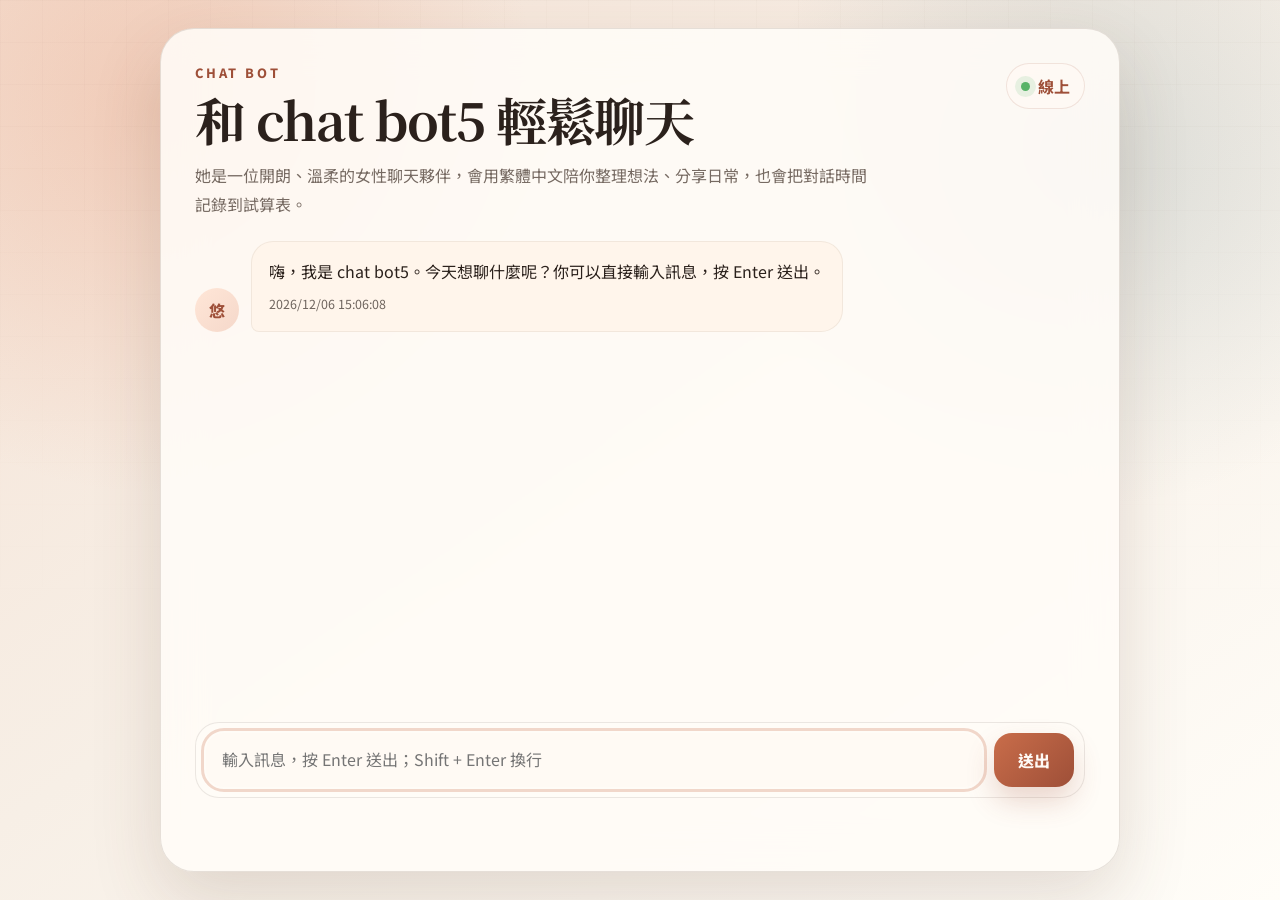
==== chat-bot.html @ 13ba73f1 "Add chat bot web page" ====
<!DOCTYPE html>
<html lang="zh-Hant">
<head>
  <meta charset="UTF-8">
  <meta name="viewport" content="width=device-width, initial-scale=1.0">
  <title>chat bot</title>
  <link rel="preconnect" href="https://fonts.googleapis.com">
  <link rel="preconnect" href="https://fonts.gstatic.com" crossorigin>
  <link href="https://fonts.googleapis.com/css2?family=Noto+Sans+TC:wght@400;500;700;800&family=Noto+Serif+TC:wght@600;700&display=swap" rel="stylesheet">
  <style>
    :root {
      color-scheme: light;
      --bg: #f7efe6;
      --ink: #2b211c;
      --muted: #766a62;
      --line: rgba(79, 61, 48, 0.14);
      --paper: rgba(255, 252, 247, 0.88);
      --paper-solid: #fffaf4;
      --accent: #c96d4a;
      --accent-deep: #9e4f38;
      --rose: #f5d8ca;
      --bot: #fff5eb;
      --user: #304d59;
      --user-text: #fffaf6;
      --shadow: 0 28px 70px rgba(91, 62, 42, 0.16);
    }

    * {
      box-sizing: border-box;
    }

    html {
      min-height: 100%;
    }

    body {
      margin: 0;
      min-height: 100vh;
      font-family: "Noto Sans TC", sans-serif;
      color: var(--ink);
      background:
        radial-gradient(circle at 12% 12%, rgba(231, 153, 119, 0.34), transparent 28%),
        radial-gradient(circle at 86% 18%, rgba(85, 124, 134, 0.18), transparent 26%),
        linear-gradient(145deg, #f5e2d5 0%, var(--bg) 46%, #fffdf8 100%);
    }

    body::before {
      content: "";
      position: fixed;
      inset: 0;
      pointer-events: none;
      background-image:
        linear-gradient(rgba(114, 88, 69, 0.045) 1px, transparent 1px),
        linear-gradient(90deg, rgba(114, 88, 69, 0.04) 1px, transparent 1px);
      background-size: 42px 42px;
      mask-image: linear-gradient(to bottom, rgba(0, 0, 0, 0.52), transparent 72%);
    }

    .page-shell {
      min-height: 100vh;
      display: grid;
      place-items: center;
      padding: 28px;
    }

    .chat-card {
      width: min(100%, 960px);
      height: min(860px, calc(100vh - 56px));
      min-height: 620px;
      display: grid;
      grid-template-rows: auto 1fr auto auto;
      gap: 18px;
      padding: clamp(20px, 3vw, 34px);
      border: 1px solid var(--line);
      border-radius: 34px;
      background: var(--paper);
      box-shadow: var(--shadow);
      backdrop-filter: blur(22px);
    }

    .chat-header {
      display: flex;
      align-items: flex-start;
      justify-content: space-between;
      gap: 20px;
    }

    .eyebrow,
    .chat-header h1,
    .intro,
    .status {
      margin: 0;
    }

    .eyebrow {
      color: var(--accent-deep);
      font-size: 0.8rem;
      font-weight: 800;
      letter-spacing: 0.22em;
      text-transform: uppercase;
    }

    .chat-header h1 {
      margin-top: 8px;
      font-family: "Noto Serif TC", serif;
      font-size: clamp(1.8rem, 4vw, 3.35rem);
      line-height: 1.16;
      letter-spacing: -0.03em;
    }

    .intro {
      max-width: 42rem;
      margin-top: 12px;
      color: var(--muted);
      line-height: 1.8;
    }

    .bot-badge {
      flex: 0 0 auto;
      display: inline-flex;
      align-items: center;
      gap: 8px;
      padding: 10px 14px;
      border: 1px solid rgba(158, 79, 56, 0.14);
      border-radius: 999px;
      background: rgba(255, 250, 244, 0.74);
      color: var(--accent-deep);
      font-weight: 700;
    }

    .status-dot {
      width: 9px;
      height: 9px;
      border-radius: 50%;
      background: #58b368;
      box-shadow: 0 0 0 6px rgba(88, 179, 104, 0.14);
    }

    .chat-window {
      min-height: 0;
      overflow-y: auto;
      display: flex;
      flex-direction: column;
      gap: 14px;
      padding: 4px 8px 4px 0;
      scroll-behavior: smooth;
    }

    .message {
      display: flex;
      align-items: flex-end;
      gap: 12px;
      animation: rise-in 220ms ease-out;
    }

    .message.user {
      justify-content: flex-end;
    }

    .message.user .avatar {
      order: 2;
      background: rgba(48, 77, 89, 0.12);
      color: var(--user);
    }

    .message.user .bubble {
      order: 1;
      color: var(--user-text);
      background: linear-gradient(135deg, #304d59, #203946);
      border-bottom-right-radius: 8px;
    }

    .avatar {
      flex: 0 0 44px;
      width: 44px;
      height: 44px;
      display: grid;
      place-items: center;
      border-radius: 50%;
      color: var(--accent-deep);
      background: linear-gradient(135deg, #ffe6d7, var(--rose));
      font-weight: 800;
    }

    .bubble {
      max-width: min(78%, 650px);
      padding: 15px 17px;
      border: 1px solid rgba(93, 67, 48, 0.08);
      border-radius: 22px 22px 22px 8px;
      background: var(--bot);
      line-height: 1.78;
    }

    .bubble p {
      margin: 0;
      white-space: pre-wrap;
      word-break: break-word;
    }

    .bubble time {
      display: block;
      margin-top: 8px;
      font-size: 0.78rem;
      opacity: 0.68;
    }

    .composer {
      display: grid;
      grid-template-columns: 1fr auto;
      gap: 12px;
      align-items: end;
      padding: 10px;
      border: 1px solid rgba(79, 61, 48, 0.11);
      border-radius: 24px;
      background: rgba(255, 252, 247, 0.72);
    }

    .composer textarea {
      width: 100%;
      min-height: 54px;
      max-height: 176px;
      resize: none;
      border: 0;
      border-radius: 18px;
      padding: 14px 16px;
      color: var(--ink);
      background: var(--paper-solid);
      font: inherit;
      line-height: 1.6;
    }

    .composer textarea:focus,
    .composer button:focus {
      outline: 3px solid rgba(201, 109, 74, 0.26);
      outline-offset: 2px;
    }

    .composer button {
      height: 54px;
      border: 0;
      border-radius: 18px;
      padding: 0 24px;
      color: #fffaf6;
      background: linear-gradient(135deg, var(--accent), var(--accent-deep));
      box-shadow: 0 14px 28px rgba(158, 79, 56, 0.22);
      cursor: pointer;
      font: inherit;
      font-weight: 800;
      transition: transform 160ms ease, opacity 160ms ease, box-shadow 160ms ease;
    }

    .composer button:hover {
      transform: translateY(-1px);
      box-shadow: 0 18px 34px rgba(158, 79, 56, 0.26);
    }

    .composer button:disabled {
      cursor: wait;
      opacity: 0.68;
      transform: none;
    }

    .status {
      min-height: 1.4em;
      color: var(--muted);
      font-size: 0.92rem;
    }

    .sr-only {
      position: absolute;
      width: 1px;
      height: 1px;
      padding: 0;
      margin: -1px;
      overflow: hidden;
      clip: rect(0, 0, 0, 0);
      white-space: nowrap;
      border: 0;
    }

    @keyframes rise-in {
      from {
        opacity: 0;
        transform: translateY(10px);
      }

      to {
        opacity: 1;
        transform: translateY(0);
      }
    }

    @media (max-width: 720px) {
      .page-shell {
        padding: 12px;
      }

      .chat-card {
        min-height: calc(100vh - 24px);
        height: calc(100vh - 24px);
        border-radius: 24px;
      }

      .chat-header {
        display: block;
      }

      .bot-badge {
        margin-top: 16px;
      }

      .bubble {
        max-width: 100%;
      }

      .composer {
        grid-template-columns: 1fr;
      }

      .composer button {
        width: 100%;
      }
    }
  </style>
</head>
<body>
  <main class="page-shell">
    <section class="chat-card" aria-label="chat bot 對話頁面">
      <header class="chat-header">
        <div>
          <p class="eyebrow">chat bot</p>
          <h1>和 chat bot5 輕鬆聊天</h1>
          <p class="intro">她是一位開朗、溫柔的女性聊天夥伴，會用繁體中文陪你整理想法、分享日常，也會把對話時間記錄到試算表。</p>
        </div>
        <div class="bot-badge" aria-label="chat bot5 線上">
          <span class="status-dot"></span>
          線上
        </div>
      </header>

      <section id="chatWindow" class="chat-window" aria-live="polite" aria-label="聊天紀錄">
        <article class="message bot">
          <div class="avatar" aria-hidden="true">悠</div>
          <div class="bubble">
            <p>嗨，我是 chat bot5。今天想聊什麼呢？你可以直接輸入訊息，按 Enter 送出。</p>
            <time id="welcomeTime"></time>
          </div>
        </article>
      </section>

      <form id="chatForm" class="composer">
        <label class="sr-only" for="messageInput">輸入訊息</label>
        <textarea
          id="messageInput"
          name="message"
          rows="1"
          maxlength="2000"
          placeholder="輸入訊息，按 Enter 送出；Shift + Enter 換行"
          required
        ></textarea>
        <button id="sendButton" type="submit">送出</button>
      </form>

      <p id="statusText" class="status" role="status"></p>
    </section>
  </main>

  <script>
    const GAS_ENDPOINT = "https://script.google.com/macros/s/AKfycbxPOOPaG72o-wU0DfsmyZ9RfxXmxSB6AkgEuAzk1noqKnqnBx-pFqmDbArxo6q7-xwJSQ/exec";
    const BOT_NAME = "chat bot5";
    const USER_NAME = "使用者";
    const MAX_HISTORY_ITEMS = 12;

    const conversationHistory = [];

    const chatWindow = document.querySelector("#chatWindow");
    const chatForm = document.querySelector("#chatForm");
    const messageInput = document.querySelector("#messageInput");
    const sendButton = document.querySelector("#sendButton");
    const statusText = document.querySelector("#statusText");
    const welcomeTime = document.querySelector("#welcomeTime");

    welcomeTime.textContent = formatTimestamp(new Date());
    messageInput.focus();

    chatForm.addEventListener("submit", async (event) => {
      event.preventDefault();

      const message = messageInput.value.trim();
      if (!message) {
        return;
      }

      const requestHistory = conversationHistory.slice(-MAX_HISTORY_ITEMS);
      appendMessage("user", "你", message);
      conversationHistory.push({ role: "user", text: message });
      messageInput.value = "";
      autoResize();
      setBusy(true, "chat bot5 正在溫柔思考中...");

      try {
        const timestamp = formatTimestamp(new Date());
        const response = await fetch(GAS_ENDPOINT, {
          method: "POST",
          headers: {
            "Content-Type": "text/plain;charset=utf-8",
          },
          body: JSON.stringify({
            message,
            botName: BOT_NAME,
            userName: USER_NAME,
            history: requestHistory,
            sentAt: timestamp,
          }),
        });

        if (!response.ok) {
          throw new Error(`HTTP ${response.status}`);
        }

        const data = await response.json();
        if (!data.ok) {
          throw new Error(data.error || "後端回覆格式不正確");
        }

        appendMessage("bot", "悠", data.reply, data.timestamp);
        conversationHistory.push({ role: "assistant", text: data.reply });
        setBusy(false, "已記錄這次對話。");
      } catch (error) {
        appendMessage("bot", "悠", "抱歉，剛剛連線時出了一點小狀況。請稍後再試一次。");
        setBusy(false, `錯誤：${error.message}`);
      }
    });

    messageInput.addEventListener("input", autoResize);
    messageInput.addEventListener("keydown", (event) => {
      if (event.key === "Enter" && !event.shiftKey) {
        event.preventDefault();
        chatForm.requestSubmit();
      }
    });

    function appendMessage(role, avatar, text, timestamp = formatTimestamp(new Date())) {
      const message = document.createElement("article");
      message.className = `message ${role}`;

      const avatarNode = document.createElement("div");
      avatarNode.className = "avatar";
      avatarNode.setAttribute("aria-hidden", "true");
      avatarNode.textContent = avatar;

      const bubble = document.createElement("div");
      bubble.className = "bubble";

      const paragraph = document.createElement("p");
      paragraph.textContent = text;

      const time = document.createElement("time");
      time.textContent = timestamp;

      bubble.append(paragraph, time);
      message.append(avatarNode, bubble);
      chatWindow.appendChild(message);
      chatWindow.scrollTop = chatWindow.scrollHeight;
    }

    function autoResize() {
      messageInput.style.height = "auto";
      messageInput.style.height = `${Math.min(messageInput.scrollHeight, 176)}px`;
    }

    function setBusy(isBusy, text) {
      sendButton.disabled = isBusy;
      messageInput.disabled = isBusy;
      statusText.textContent = text;

      if (!isBusy) {
        messageInput.focus();
      }
    }

    function formatTimestamp(date) {
      const parts = new Intl.DateTimeFormat("zh-TW", {
        timeZone: "Asia/Taipei",
        year: "numeric",
        month: "2-digit",
        day: "2-digit",
        hour: "2-digit",
        minute: "2-digit",
        second: "2-digit",
        hour12: false,
      }).formatToParts(date);

      const map = Object.fromEntries(parts.map((part) => [part.type, part.value]));
      return `${map.year}/${map.month}/${map.day} ${map.hour}:${map.minute}:${map.second}`;
    }
  </script>
</body>
</html>
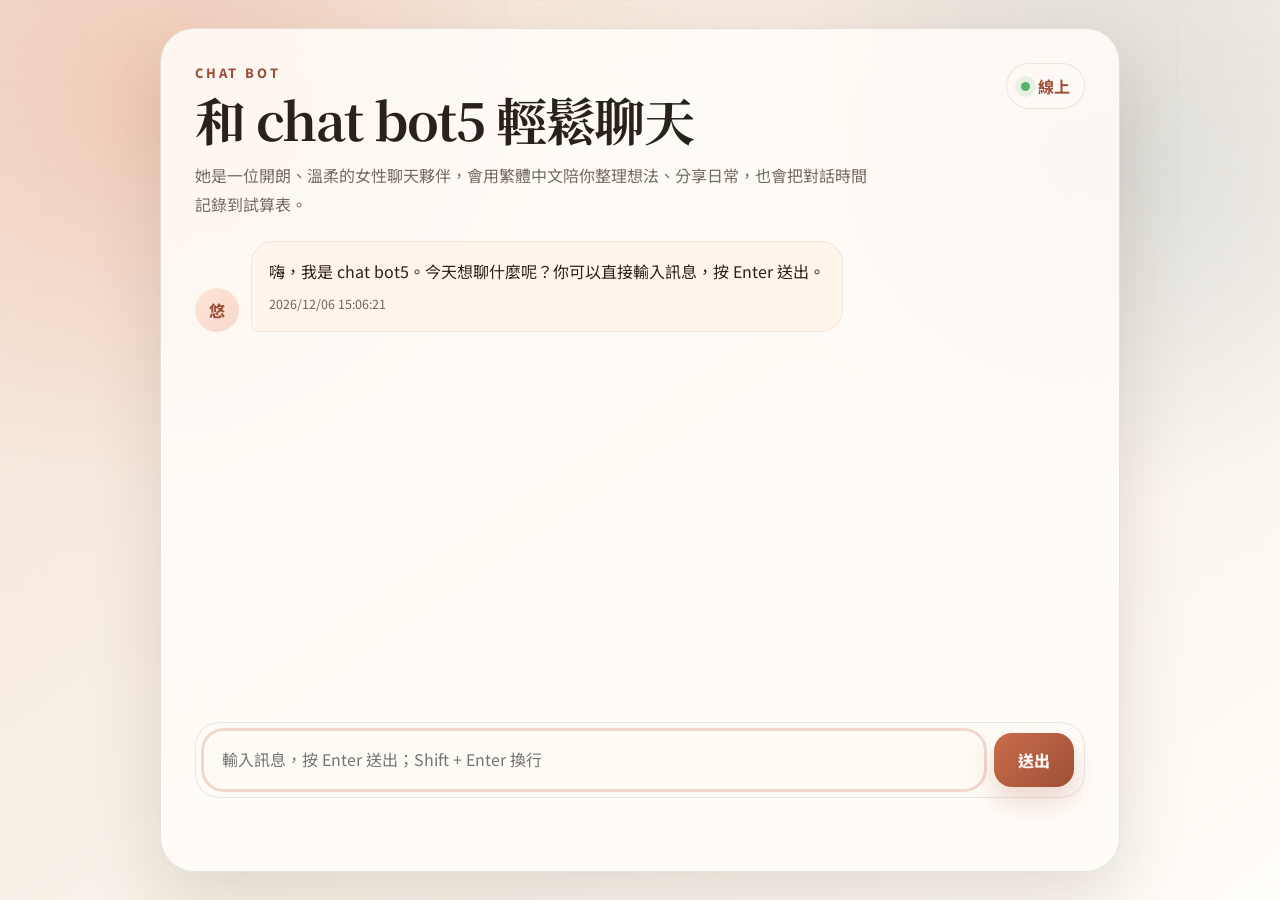
==== commit 3303e603: "Fix GitHub Pages to GAS connection" ====
--- a/chat-bot.html
+++ b/chat-bot.html
@@ -24,15 +24,8 @@
       --user-text: #fffaf6;
       --shadow: 0 28px 70px rgba(91, 62, 42, 0.16);
     }
-
-    * {
-      box-sizing: border-box;
-    }
-
-    html {
-      min-height: 100%;
-    }
-
+    * { box-sizing: border-box; }
+    html { min-height: 100%; }
     body {
       margin: 0;
       min-height: 100vh;
@@ -43,7 +36,6 @@
         radial-gradient(circle at 86% 18%, rgba(85, 124, 134, 0.18), transparent 26%),
         linear-gradient(145deg, #f5e2d5 0%, var(--bg) 46%, #fffdf8 100%);
     }
-
     body::before {
       content: "";
       position: fixed;
@@ -55,14 +47,12 @@
       background-size: 42px 42px;
       mask-image: linear-gradient(to bottom, rgba(0, 0, 0, 0.52), transparent 72%);
     }
-
     .page-shell {
       min-height: 100vh;
       display: grid;
       place-items: center;
       padding: 28px;
     }
-
     .chat-card {
       width: min(100%, 960px);
       height: min(860px, calc(100vh - 56px));
@@ -77,21 +67,8 @@
       box-shadow: var(--shadow);
       backdrop-filter: blur(22px);
     }
-
-    .chat-header {
-      display: flex;
-      align-items: flex-start;
-      justify-content: space-between;
-      gap: 20px;
-    }
-
-    .eyebrow,
-    .chat-header h1,
-    .intro,
-    .status {
-      margin: 0;
-    }
-
+    .chat-header { display: flex; align-items: flex-start; justify-content: space-between; gap: 20px; }
+    .eyebrow, .chat-header h1, .intro, .status { margin: 0; }
     .eyebrow {
       color: var(--accent-deep);
       font-size: 0.8rem;
@@ -99,7 +76,6 @@
       letter-spacing: 0.22em;
       text-transform: uppercase;
     }
-
     .chat-header h1 {
       margin-top: 8px;
       font-family: "Noto Serif TC", serif;
@@ -107,14 +83,7 @@
       line-height: 1.16;
       letter-spacing: -0.03em;
     }
-
-    .intro {
-      max-width: 42rem;
-      margin-top: 12px;
-      color: var(--muted);
-      line-height: 1.8;
-    }
-
+    .intro { max-width: 42rem; margin-top: 12px; color: var(--muted); line-height: 1.8; }
     .bot-badge {
       flex: 0 0 auto;
       display: inline-flex;
@@ -127,15 +96,11 @@
       color: var(--accent-deep);
       font-weight: 700;
     }
-
     .status-dot {
-      width: 9px;
-      height: 9px;
-      border-radius: 50%;
+      width: 9px; height: 9px; border-radius: 50%;
       background: #58b368;
       box-shadow: 0 0 0 6px rgba(88, 179, 104, 0.14);
     }
-
     .chat-window {
       min-height: 0;
       overflow-y: auto;
@@ -145,31 +110,15 @@
       padding: 4px 8px 4px 0;
       scroll-behavior: smooth;
     }
-
-    .message {
-      display: flex;
-      align-items: flex-end;
-      gap: 12px;
-      animation: rise-in 220ms ease-out;
-    }
-
-    .message.user {
-      justify-content: flex-end;
-    }
-
-    .message.user .avatar {
-      order: 2;
-      background: rgba(48, 77, 89, 0.12);
-      color: var(--user);
-    }
-
+    .message { display: flex; align-items: flex-end; gap: 12px; animation: rise-in 220ms ease-out; }
+    .message.user { justify-content: flex-end; }
+    .message.user .avatar { order: 2; background: rgba(48, 77, 89, 0.12); color: var(--user); }
     .message.user .bubble {
       order: 1;
       color: var(--user-text);
       background: linear-gradient(135deg, #304d59, #203946);
       border-bottom-right-radius: 8px;
     }
-
     .avatar {
       flex: 0 0 44px;
       width: 44px;
@@ -181,7 +130,6 @@
       background: linear-gradient(135deg, #ffe6d7, var(--rose));
       font-weight: 800;
     }
-
     .bubble {
       max-width: min(78%, 650px);
       padding: 15px 17px;
@@ -190,20 +138,8 @@
       background: var(--bot);
       line-height: 1.78;
     }
-
-    .bubble p {
-      margin: 0;
-      white-space: pre-wrap;
-      word-break: break-word;
-    }
-
-    .bubble time {
-      display: block;
-      margin-top: 8px;
-      font-size: 0.78rem;
-      opacity: 0.68;
-    }
-
+    .bubble p { margin: 0; white-space: pre-wrap; word-break: break-word; }
+    .bubble time { display: block; margin-top: 8px; font-size: 0.78rem; opacity: 0.68; }
     .composer {
       display: grid;
       grid-template-columns: 1fr auto;
@@ -214,7 +150,6 @@
       border-radius: 24px;
       background: rgba(255, 252, 247, 0.72);
     }
-
     .composer textarea {
       width: 100%;
       min-height: 54px;
@@ -228,13 +163,10 @@
       font: inherit;
       line-height: 1.6;
     }
-
-    .composer textarea:focus,
-    .composer button:focus {
+    .composer textarea:focus, .composer button:focus {
       outline: 3px solid rgba(201, 109, 74, 0.26);
       outline-offset: 2px;
     }
-
     .composer button {
       height: 54px;
       border: 0;
@@ -248,24 +180,9 @@
       font-weight: 800;
       transition: transform 160ms ease, opacity 160ms ease, box-shadow 160ms ease;
     }
-
-    .composer button:hover {
-      transform: translateY(-1px);
-      box-shadow: 0 18px 34px rgba(158, 79, 56, 0.26);
-    }
-
-    .composer button:disabled {
-      cursor: wait;
-      opacity: 0.68;
-      transform: none;
-    }
-
-    .status {
-      min-height: 1.4em;
-      color: var(--muted);
-      font-size: 0.92rem;
-    }
-
+    .composer button:hover { transform: translateY(-1px); box-shadow: 0 18px 34px rgba(158, 79, 56, 0.26); }
+    .composer button:disabled { cursor: wait; opacity: 0.68; transform: none; }
+    .status { min-height: 1.4em; color: var(--muted); font-size: 0.92rem; }
     .sr-only {
       position: absolute;
       width: 1px;
@@ -277,49 +194,18 @@
       white-space: nowrap;
       border: 0;
     }
-
     @keyframes rise-in {
-      from {
-        opacity: 0;
-        transform: translateY(10px);
-      }
-
-      to {
-        opacity: 1;
-        transform: translateY(0);
-      }
-    }
-
+      from { opacity: 0; transform: translateY(10px); }
+      to { opacity: 1; transform: translateY(0); }
+    }
     @media (max-width: 720px) {
-      .page-shell {
-        padding: 12px;
-      }
-
-      .chat-card {
-        min-height: calc(100vh - 24px);
-        height: calc(100vh - 24px);
-        border-radius: 24px;
-      }
-
-      .chat-header {
-        display: block;
-      }
-
-      .bot-badge {
-        margin-top: 16px;
-      }
-
-      .bubble {
-        max-width: 100%;
-      }
-
-      .composer {
-        grid-template-columns: 1fr;
-      }
-
-      .composer button {
-        width: 100%;
-      }
+      .page-shell { padding: 12px; }
+      .chat-card { min-height: calc(100vh - 24px); height: calc(100vh - 24px); border-radius: 24px; }
+      .chat-header { display: block; }
+      .bot-badge { margin-top: 16px; }
+      .bubble { max-width: 100%; }
+      .composer { grid-template-columns: 1fr; }
+      .composer button { width: 100%; }
     }
   </style>
 </head>
@@ -337,7 +223,6 @@
           線上
         </div>
       </header>
-
       <section id="chatWindow" class="chat-window" aria-live="polite" aria-label="聊天紀錄">
         <article class="message bot">
           <div class="avatar" aria-hidden="true">悠</div>
@@ -347,7 +232,6 @@
           </div>
         </article>
       </section>
-
       <form id="chatForm" class="composer">
         <label class="sr-only" for="messageInput">輸入訊息</label>
         <textarea
@@ -360,19 +244,15 @@
         ></textarea>
         <button id="sendButton" type="submit">送出</button>
       </form>
-
       <p id="statusText" class="status" role="status"></p>
     </section>
   </main>
-
   <script>
     const GAS_ENDPOINT = "https://script.google.com/macros/s/AKfycbxPOOPaG72o-wU0DfsmyZ9RfxXmxSB6AkgEuAzk1noqKnqnBx-pFqmDbArxo6q7-xwJSQ/exec";
     const BOT_NAME = "chat bot5";
     const USER_NAME = "使用者";
     const MAX_HISTORY_ITEMS = 12;
-
     const conversationHistory = [];
-
     const chatWindow = document.querySelector("#chatWindow");
     const chatForm = document.querySelector("#chatForm");
     const messageInput = document.querySelector("#messageInput");
@@ -385,11 +265,8 @@
 
     chatForm.addEventListener("submit", async (event) => {
       event.preventDefault();
-
       const message = messageInput.value.trim();
-      if (!message) {
-        return;
-      }
+      if (!message) return;
 
       const requestHistory = conversationHistory.slice(-MAX_HISTORY_ITEMS);
       appendMessage("user", "你", message);
@@ -400,29 +277,14 @@
 
       try {
         const timestamp = formatTimestamp(new Date());
-        const response = await fetch(GAS_ENDPOINT, {
-          method: "POST",
-          headers: {
-            "Content-Type": "text/plain;charset=utf-8",
-          },
-          body: JSON.stringify({
-            message,
-            botName: BOT_NAME,
-            userName: USER_NAME,
-            history: requestHistory,
-            sentAt: timestamp,
-          }),
+        const data = await sendJsonpRequest({
+          message,
+          botName: BOT_NAME,
+          userName: USER_NAME,
+          history: requestHistory,
+          sentAt: timestamp,
         });
-
-        if (!response.ok) {
-          throw new Error(`HTTP ${response.status}`);
-        }
-
-        const data = await response.json();
-        if (!data.ok) {
-          throw new Error(data.error || "後端回覆格式不正確");
-        }
-
+        if (!data.ok) throw new Error(data.error || "後端回覆格式不正確");
         appendMessage("bot", "悠", data.reply, data.timestamp);
         conversationHistory.push({ role: "assistant", text: data.reply });
         setBusy(false, "已記錄這次對話。");
@@ -443,21 +305,16 @@
     function appendMessage(role, avatar, text, timestamp = formatTimestamp(new Date())) {
       const message = document.createElement("article");
       message.className = `message ${role}`;
-
       const avatarNode = document.createElement("div");
       avatarNode.className = "avatar";
       avatarNode.setAttribute("aria-hidden", "true");
       avatarNode.textContent = avatar;
-
       const bubble = document.createElement("div");
       bubble.className = "bubble";
-
       const paragraph = document.createElement("p");
       paragraph.textContent = text;
-
       const time = document.createElement("time");
       time.textContent = timestamp;
-
       bubble.append(paragraph, time);
       message.append(avatarNode, bubble);
       chatWindow.appendChild(message);
@@ -473,10 +330,7 @@
       sendButton.disabled = isBusy;
       messageInput.disabled = isBusy;
       statusText.textContent = text;
-
-      if (!isBusy) {
-        messageInput.focus();
-      }
+      if (!isBusy) messageInput.focus();
     }
 
     function formatTimestamp(date) {
@@ -490,9 +344,41 @@
         second: "2-digit",
         hour12: false,
       }).formatToParts(date);
-
       const map = Object.fromEntries(parts.map((part) => [part.type, part.value]));
       return `${map.year}/${map.month}/${map.day} ${map.hour}:${map.minute}:${map.second}`;
+    }
+
+    function sendJsonpRequest(payload) {
+      return new Promise((resolve, reject) => {
+        const callbackName = `jsonp_${Date.now()}_${Math.random().toString(36).slice(2)}`;
+        const script = document.createElement("script");
+        const timeout = window.setTimeout(() => {
+          cleanup();
+          reject(new Error("連線逾時，請稍後再試。"));
+        }, 20000);
+
+        function cleanup() {
+          clearTimeout(timeout);
+          delete window[callbackName];
+          script.remove();
+        }
+
+        window[callbackName] = (response) => {
+          cleanup();
+          resolve(response);
+        };
+
+        script.onerror = () => {
+          cleanup();
+          reject(new Error("無法連線到後端服務。"));
+        };
+
+        const url = new URL(GAS_ENDPOINT);
+        url.searchParams.set("callback", callbackName);
+        url.searchParams.set("payload", encodeURIComponent(JSON.stringify(payload)));
+        script.src = url.toString();
+        document.head.appendChild(script);
+      });
     }
   </script>
 </body>
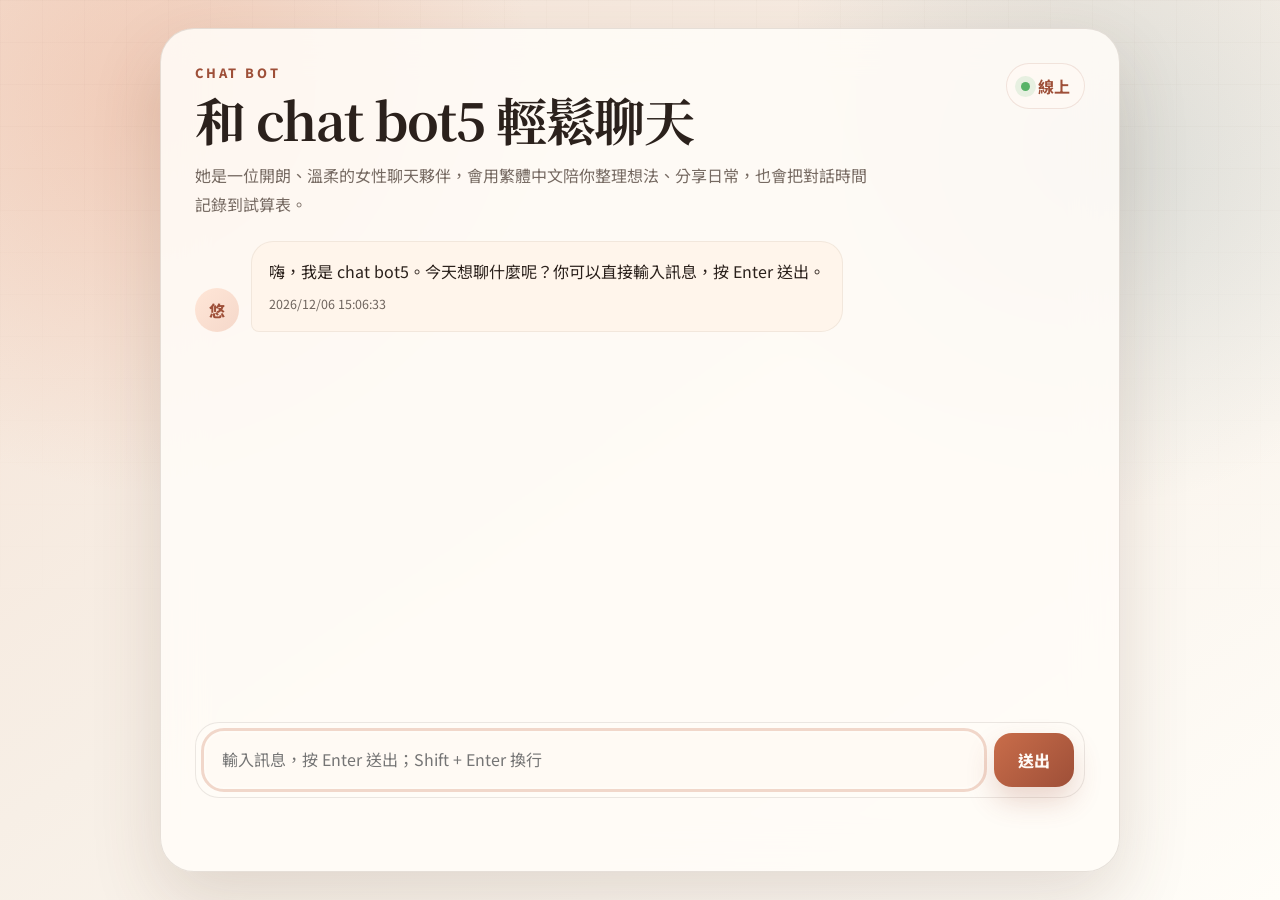
==== commit 45d14ff6: "Update GAS endpoint" ====
--- a/chat-bot.html
+++ b/chat-bot.html
@@ -248,7 +248,7 @@
     </section>
   </main>
   <script>
-    const GAS_ENDPOINT = "https://script.google.com/macros/s/AKfycbxPOOPaG72o-wU0DfsmyZ9RfxXmxSB6AkgEuAzk1noqKnqnBx-pFqmDbArxo6q7-xwJSQ/exec";
+    const GAS_ENDPOINT = "https://script.google.com/macros/s/AKfycbyCBGuREZ_Uf8W_ZQk-UEJn5G4hgKFTDFJhL8ZnHP4VfIv2t8JuQhxo4HJ03i0sY9pM9g/exec";
     const BOT_NAME = "chat bot5";
     const USER_NAME = "使用者";
     const MAX_HISTORY_ITEMS = 12;
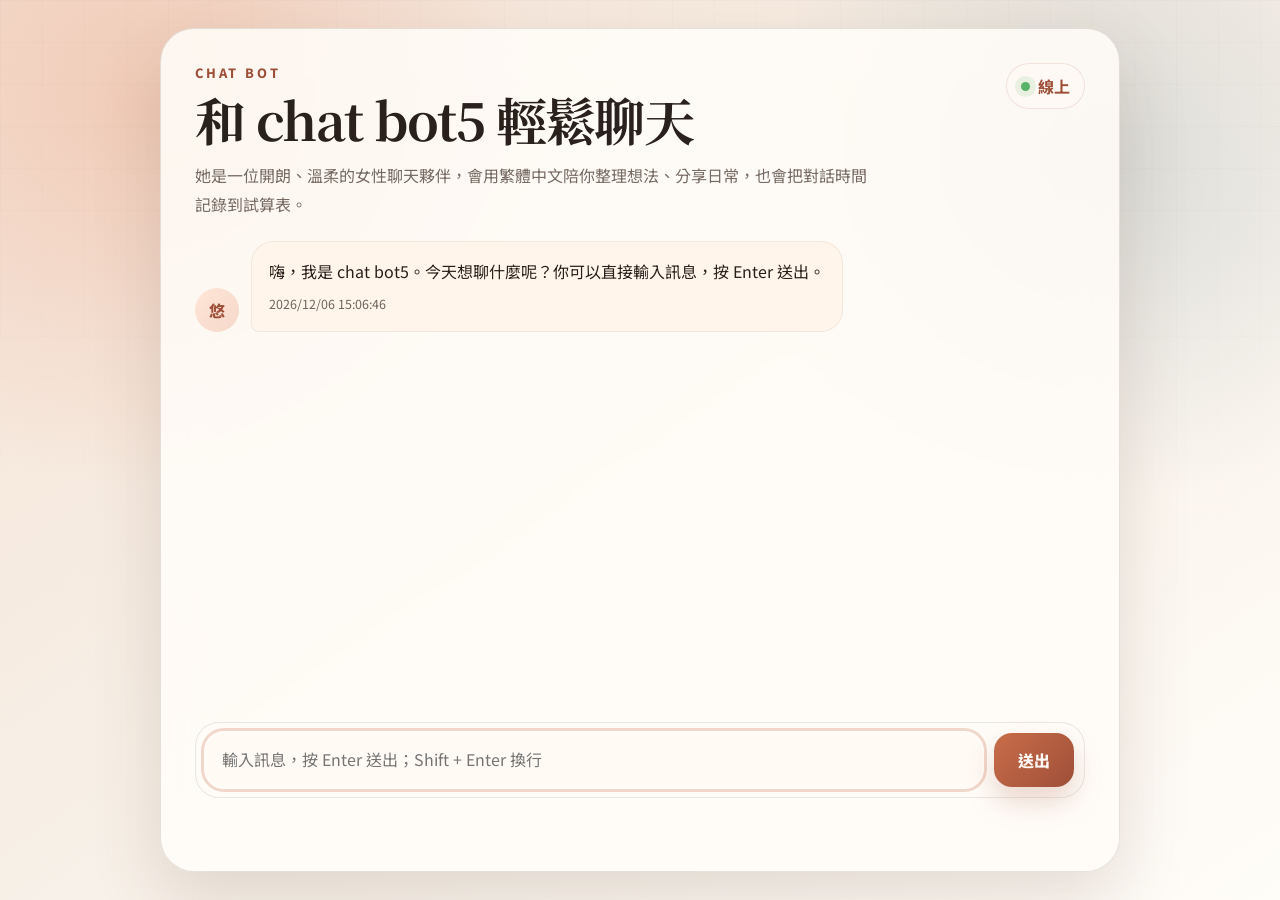
==== commit 5a281646: "Refresh standalone chat page" ====
--- a/chat-bot.html
+++ b/chat-bot.html
@@ -8,205 +8,34 @@
   <link rel="preconnect" href="https://fonts.gstatic.com" crossorigin>
   <link href="https://fonts.googleapis.com/css2?family=Noto+Sans+TC:wght@400;500;700;800&family=Noto+Serif+TC:wght@600;700&display=swap" rel="stylesheet">
   <style>
-    :root {
-      color-scheme: light;
-      --bg: #f7efe6;
-      --ink: #2b211c;
-      --muted: #766a62;
-      --line: rgba(79, 61, 48, 0.14);
-      --paper: rgba(255, 252, 247, 0.88);
-      --paper-solid: #fffaf4;
-      --accent: #c96d4a;
-      --accent-deep: #9e4f38;
-      --rose: #f5d8ca;
-      --bot: #fff5eb;
-      --user: #304d59;
-      --user-text: #fffaf6;
-      --shadow: 0 28px 70px rgba(91, 62, 42, 0.16);
-    }
-    * { box-sizing: border-box; }
-    html { min-height: 100%; }
-    body {
-      margin: 0;
-      min-height: 100vh;
-      font-family: "Noto Sans TC", sans-serif;
-      color: var(--ink);
-      background:
-        radial-gradient(circle at 12% 12%, rgba(231, 153, 119, 0.34), transparent 28%),
-        radial-gradient(circle at 86% 18%, rgba(85, 124, 134, 0.18), transparent 26%),
-        linear-gradient(145deg, #f5e2d5 0%, var(--bg) 46%, #fffdf8 100%);
-    }
-    body::before {
-      content: "";
-      position: fixed;
-      inset: 0;
-      pointer-events: none;
-      background-image:
-        linear-gradient(rgba(114, 88, 69, 0.045) 1px, transparent 1px),
-        linear-gradient(90deg, rgba(114, 88, 69, 0.04) 1px, transparent 1px);
-      background-size: 42px 42px;
-      mask-image: linear-gradient(to bottom, rgba(0, 0, 0, 0.52), transparent 72%);
-    }
-    .page-shell {
-      min-height: 100vh;
-      display: grid;
-      place-items: center;
-      padding: 28px;
-    }
-    .chat-card {
-      width: min(100%, 960px);
-      height: min(860px, calc(100vh - 56px));
-      min-height: 620px;
-      display: grid;
-      grid-template-rows: auto 1fr auto auto;
-      gap: 18px;
-      padding: clamp(20px, 3vw, 34px);
-      border: 1px solid var(--line);
-      border-radius: 34px;
-      background: var(--paper);
-      box-shadow: var(--shadow);
-      backdrop-filter: blur(22px);
-    }
-    .chat-header { display: flex; align-items: flex-start; justify-content: space-between; gap: 20px; }
-    .eyebrow, .chat-header h1, .intro, .status { margin: 0; }
-    .eyebrow {
-      color: var(--accent-deep);
-      font-size: 0.8rem;
-      font-weight: 800;
-      letter-spacing: 0.22em;
-      text-transform: uppercase;
-    }
-    .chat-header h1 {
-      margin-top: 8px;
-      font-family: "Noto Serif TC", serif;
-      font-size: clamp(1.8rem, 4vw, 3.35rem);
-      line-height: 1.16;
-      letter-spacing: -0.03em;
-    }
-    .intro { max-width: 42rem; margin-top: 12px; color: var(--muted); line-height: 1.8; }
-    .bot-badge {
-      flex: 0 0 auto;
-      display: inline-flex;
-      align-items: center;
-      gap: 8px;
-      padding: 10px 14px;
-      border: 1px solid rgba(158, 79, 56, 0.14);
-      border-radius: 999px;
-      background: rgba(255, 250, 244, 0.74);
-      color: var(--accent-deep);
-      font-weight: 700;
-    }
-    .status-dot {
-      width: 9px; height: 9px; border-radius: 50%;
-      background: #58b368;
-      box-shadow: 0 0 0 6px rgba(88, 179, 104, 0.14);
-    }
-    .chat-window {
-      min-height: 0;
-      overflow-y: auto;
-      display: flex;
-      flex-direction: column;
-      gap: 14px;
-      padding: 4px 8px 4px 0;
-      scroll-behavior: smooth;
-    }
-    .message { display: flex; align-items: flex-end; gap: 12px; animation: rise-in 220ms ease-out; }
-    .message.user { justify-content: flex-end; }
-    .message.user .avatar { order: 2; background: rgba(48, 77, 89, 0.12); color: var(--user); }
-    .message.user .bubble {
-      order: 1;
-      color: var(--user-text);
-      background: linear-gradient(135deg, #304d59, #203946);
-      border-bottom-right-radius: 8px;
-    }
-    .avatar {
-      flex: 0 0 44px;
-      width: 44px;
-      height: 44px;
-      display: grid;
-      place-items: center;
-      border-radius: 50%;
-      color: var(--accent-deep);
-      background: linear-gradient(135deg, #ffe6d7, var(--rose));
-      font-weight: 800;
-    }
-    .bubble {
-      max-width: min(78%, 650px);
-      padding: 15px 17px;
-      border: 1px solid rgba(93, 67, 48, 0.08);
-      border-radius: 22px 22px 22px 8px;
-      background: var(--bot);
-      line-height: 1.78;
-    }
-    .bubble p { margin: 0; white-space: pre-wrap; word-break: break-word; }
-    .bubble time { display: block; margin-top: 8px; font-size: 0.78rem; opacity: 0.68; }
-    .composer {
-      display: grid;
-      grid-template-columns: 1fr auto;
-      gap: 12px;
-      align-items: end;
-      padding: 10px;
-      border: 1px solid rgba(79, 61, 48, 0.11);
-      border-radius: 24px;
-      background: rgba(255, 252, 247, 0.72);
-    }
-    .composer textarea {
-      width: 100%;
-      min-height: 54px;
-      max-height: 176px;
-      resize: none;
-      border: 0;
-      border-radius: 18px;
-      padding: 14px 16px;
-      color: var(--ink);
-      background: var(--paper-solid);
-      font: inherit;
-      line-height: 1.6;
-    }
-    .composer textarea:focus, .composer button:focus {
-      outline: 3px solid rgba(201, 109, 74, 0.26);
-      outline-offset: 2px;
-    }
-    .composer button {
-      height: 54px;
-      border: 0;
-      border-radius: 18px;
-      padding: 0 24px;
-      color: #fffaf6;
-      background: linear-gradient(135deg, var(--accent), var(--accent-deep));
-      box-shadow: 0 14px 28px rgba(158, 79, 56, 0.22);
-      cursor: pointer;
-      font: inherit;
-      font-weight: 800;
-      transition: transform 160ms ease, opacity 160ms ease, box-shadow 160ms ease;
-    }
-    .composer button:hover { transform: translateY(-1px); box-shadow: 0 18px 34px rgba(158, 79, 56, 0.26); }
-    .composer button:disabled { cursor: wait; opacity: 0.68; transform: none; }
-    .status { min-height: 1.4em; color: var(--muted); font-size: 0.92rem; }
-    .sr-only {
-      position: absolute;
-      width: 1px;
-      height: 1px;
-      padding: 0;
-      margin: -1px;
-      overflow: hidden;
-      clip: rect(0, 0, 0, 0);
-      white-space: nowrap;
-      border: 0;
-    }
-    @keyframes rise-in {
-      from { opacity: 0; transform: translateY(10px); }
-      to { opacity: 1; transform: translateY(0); }
-    }
-    @media (max-width: 720px) {
-      .page-shell { padding: 12px; }
-      .chat-card { min-height: calc(100vh - 24px); height: calc(100vh - 24px); border-radius: 24px; }
-      .chat-header { display: block; }
-      .bot-badge { margin-top: 16px; }
-      .bubble { max-width: 100%; }
-      .composer { grid-template-columns: 1fr; }
-      .composer button { width: 100%; }
-    }
+    :root { color-scheme: light; --bg:#f7efe6; --ink:#2b211c; --muted:#766a62; --line:rgba(79,61,48,.14); --paper:rgba(255,252,247,.88); --paper-solid:#fffaf4; --accent:#c96d4a; --accent-deep:#9e4f38; --rose:#f5d8ca; --bot:#fff5eb; --user:#304d59; --user-text:#fffaf6; --shadow:0 28px 70px rgba(91,62,42,.16); }
+    * { box-sizing:border-box; } html { min-height:100%; }
+    body { margin:0; min-height:100vh; font-family:"Noto Sans TC",sans-serif; color:var(--ink); background:radial-gradient(circle at 12% 12%, rgba(231,153,119,.34), transparent 28%), radial-gradient(circle at 86% 18%, rgba(85,124,134,.18), transparent 26%), linear-gradient(145deg, #f5e2d5 0%, var(--bg) 46%, #fffdf8 100%); }
+    body::before { content:""; position:fixed; inset:0; pointer-events:none; background-image:linear-gradient(rgba(114,88,69,.045) 1px, transparent 1px), linear-gradient(90deg, rgba(114,88,69,.04) 1px, transparent 1px); background-size:42px 42px; mask-image:linear-gradient(to bottom, rgba(0,0,0,.52), transparent 72%); }
+    .page-shell { min-height:100vh; display:grid; place-items:center; padding:28px; }
+    .chat-card { width:min(100%,960px); height:min(860px, calc(100vh - 56px)); min-height:620px; display:grid; grid-template-rows:auto 1fr auto auto; gap:18px; padding:clamp(20px,3vw,34px); border:1px solid var(--line); border-radius:34px; background:var(--paper); box-shadow:var(--shadow); backdrop-filter:blur(22px); }
+    .chat-header { display:flex; align-items:flex-start; justify-content:space-between; gap:20px; } .eyebrow,.chat-header h1,.intro,.status{margin:0;}
+    .eyebrow { color:var(--accent-deep); font-size:.8rem; font-weight:800; letter-spacing:.22em; text-transform:uppercase; }
+    .chat-header h1 { margin-top:8px; font-family:"Noto Serif TC",serif; font-size:clamp(1.8rem,4vw,3.35rem); line-height:1.16; letter-spacing:-.03em; }
+    .intro { max-width:42rem; margin-top:12px; color:var(--muted); line-height:1.8; }
+    .bot-badge { flex:0 0 auto; display:inline-flex; align-items:center; gap:8px; padding:10px 14px; border:1px solid rgba(158,79,56,.14); border-radius:999px; background:rgba(255,250,244,.74); color:var(--accent-deep); font-weight:700; }
+    .status-dot { width:9px; height:9px; border-radius:50%; background:#58b368; box-shadow:0 0 0 6px rgba(88,179,104,.14); }
+    .chat-window { min-height:0; overflow-y:auto; display:flex; flex-direction:column; gap:14px; padding:4px 8px 4px 0; scroll-behavior:smooth; }
+    .message { display:flex; align-items:flex-end; gap:12px; animation:rise-in 220ms ease-out; } .message.user { justify-content:flex-end; }
+    .message.user .avatar { order:2; background:rgba(48,77,89,.12); color:var(--user); }
+    .message.user .bubble { order:1; color:var(--user-text); background:linear-gradient(135deg, #304d59, #203946); border-bottom-right-radius:8px; }
+    .avatar { flex:0 0 44px; width:44px; height:44px; display:grid; place-items:center; border-radius:50%; color:var(--accent-deep); background:linear-gradient(135deg, #ffe6d7, var(--rose)); font-weight:800; }
+    .bubble { max-width:min(78%,650px); padding:15px 17px; border:1px solid rgba(93,67,48,.08); border-radius:22px 22px 22px 8px; background:var(--bot); line-height:1.78; }
+    .bubble p { margin:0; white-space:pre-wrap; word-break:break-word; } .bubble time { display:block; margin-top:8px; font-size:.78rem; opacity:.68; }
+    .composer { display:grid; grid-template-columns:1fr auto; gap:12px; align-items:end; padding:10px; border:1px solid rgba(79,61,48,.11); border-radius:24px; background:rgba(255,252,247,.72); }
+    .composer textarea { width:100%; min-height:54px; max-height:176px; resize:none; border:0; border-radius:18px; padding:14px 16px; color:var(--ink); background:var(--paper-solid); font:inherit; line-height:1.6; }
+    .composer textarea:focus,.composer button:focus { outline:3px solid rgba(201,109,74,.26); outline-offset:2px; }
+    .composer button { height:54px; border:0; border-radius:18px; padding:0 24px; color:#fffaf6; background:linear-gradient(135deg, var(--accent), var(--accent-deep)); box-shadow:0 14px 28px rgba(158,79,56,.22); cursor:pointer; font:inherit; font-weight:800; transition:transform 160ms ease, opacity 160ms ease, box-shadow 160ms ease; }
+    .composer button:hover { transform:translateY(-1px); box-shadow:0 18px 34px rgba(158,79,56,.26); } .composer button:disabled { cursor:wait; opacity:.68; transform:none; }
+    .status { min-height:1.4em; color:var(--muted); font-size:.92rem; }
+    .sr-only { position:absolute; width:1px; height:1px; padding:0; margin:-1px; overflow:hidden; clip:rect(0,0,0,0); white-space:nowrap; border:0; }
+    @keyframes rise-in { from { opacity:0; transform:translateY(10px); } to { opacity:1; transform:translateY(0); } }
+    @media (max-width:720px){ .page-shell{padding:12px;} .chat-card{min-height:calc(100vh - 24px); height:calc(100vh - 24px); border-radius:24px;} .chat-header{display:block;} .bot-badge{margin-top:16px;} .bubble{max-width:100%;} .composer{grid-template-columns:1fr;} .composer button{width:100%;} }
   </style>
 </head>
 <body>
@@ -218,10 +47,7 @@
           <h1>和 chat bot5 輕鬆聊天</h1>
           <p class="intro">她是一位開朗、溫柔的女性聊天夥伴，會用繁體中文陪你整理想法、分享日常，也會把對話時間記錄到試算表。</p>
         </div>
-        <div class="bot-badge" aria-label="chat bot5 線上">
-          <span class="status-dot"></span>
-          線上
-        </div>
+        <div class="bot-badge" aria-label="chat bot5 線上"><span class="status-dot"></span> 線上</div>
       </header>
       <section id="chatWindow" class="chat-window" aria-live="polite" aria-label="聊天紀錄">
         <article class="message bot">
@@ -234,14 +60,7 @@
       </section>
       <form id="chatForm" class="composer">
         <label class="sr-only" for="messageInput">輸入訊息</label>
-        <textarea
-          id="messageInput"
-          name="message"
-          rows="1"
-          maxlength="2000"
-          placeholder="輸入訊息，按 Enter 送出；Shift + Enter 換行"
-          required
-        ></textarea>
+        <textarea id="messageInput" name="message" rows="1" maxlength="2000" placeholder="輸入訊息，按 Enter 送出；Shift + Enter 換行" required></textarea>
         <button id="sendButton" type="submit">送出</button>
       </form>
       <p id="statusText" class="status" role="status"></p>
@@ -259,31 +78,20 @@
     const sendButton = document.querySelector("#sendButton");
     const statusText = document.querySelector("#statusText");
     const welcomeTime = document.querySelector("#welcomeTime");
-
     welcomeTime.textContent = formatTimestamp(new Date());
     messageInput.focus();
-
     chatForm.addEventListener("submit", async (event) => {
       event.preventDefault();
       const message = messageInput.value.trim();
       if (!message) return;
-
       const requestHistory = conversationHistory.slice(-MAX_HISTORY_ITEMS);
       appendMessage("user", "你", message);
       conversationHistory.push({ role: "user", text: message });
       messageInput.value = "";
       autoResize();
       setBusy(true, "chat bot5 正在溫柔思考中...");
-
       try {
-        const timestamp = formatTimestamp(new Date());
-        const data = await sendJsonpRequest({
-          message,
-          botName: BOT_NAME,
-          userName: USER_NAME,
-          history: requestHistory,
-          sentAt: timestamp,
-        });
+        const data = await sendJsonpRequest({ message, botName: BOT_NAME, userName: USER_NAME, history: requestHistory, sentAt: formatTimestamp(new Date()) });
         if (!data.ok) throw new Error(data.error || "後端回覆格式不正確");
         appendMessage("bot", "悠", data.reply, data.timestamp);
         conversationHistory.push({ role: "assistant", text: data.reply });
@@ -293,15 +101,8 @@
         setBusy(false, `錯誤：${error.message}`);
       }
     });
-
     messageInput.addEventListener("input", autoResize);
-    messageInput.addEventListener("keydown", (event) => {
-      if (event.key === "Enter" && !event.shiftKey) {
-        event.preventDefault();
-        chatForm.requestSubmit();
-      }
-    });
-
+    messageInput.addEventListener("keydown", (event) => { if (event.key === "Enter" && !event.shiftKey) { event.preventDefault(); chatForm.requestSubmit(); } });
     function appendMessage(role, avatar, text, timestamp = formatTimestamp(new Date())) {
       const message = document.createElement("article");
       message.className = `message ${role}`;
@@ -320,59 +121,17 @@
       chatWindow.appendChild(message);
       chatWindow.scrollTop = chatWindow.scrollHeight;
     }
-
-    function autoResize() {
-      messageInput.style.height = "auto";
-      messageInput.style.height = `${Math.min(messageInput.scrollHeight, 176)}px`;
-    }
-
-    function setBusy(isBusy, text) {
-      sendButton.disabled = isBusy;
-      messageInput.disabled = isBusy;
-      statusText.textContent = text;
-      if (!isBusy) messageInput.focus();
-    }
-
-    function formatTimestamp(date) {
-      const parts = new Intl.DateTimeFormat("zh-TW", {
-        timeZone: "Asia/Taipei",
-        year: "numeric",
-        month: "2-digit",
-        day: "2-digit",
-        hour: "2-digit",
-        minute: "2-digit",
-        second: "2-digit",
-        hour12: false,
-      }).formatToParts(date);
-      const map = Object.fromEntries(parts.map((part) => [part.type, part.value]));
-      return `${map.year}/${map.month}/${map.day} ${map.hour}:${map.minute}:${map.second}`;
-    }
-
+    function autoResize() { messageInput.style.height = "auto"; messageInput.style.height = `${Math.min(messageInput.scrollHeight, 176)}px`; }
+    function setBusy(isBusy, text) { sendButton.disabled = isBusy; messageInput.disabled = isBusy; statusText.textContent = text; if (!isBusy) messageInput.focus(); }
+    function formatTimestamp(date) { const parts = new Intl.DateTimeFormat("zh-TW", { timeZone: "Asia/Taipei", year:"numeric", month:"2-digit", day:"2-digit", hour:"2-digit", minute:"2-digit", second:"2-digit", hour12:false }).formatToParts(date); const map = Object.fromEntries(parts.map((part) => [part.type, part.value])); return `${map.year}/${map.month}/${map.day} ${map.hour}:${map.minute}:${map.second}`; }
     function sendJsonpRequest(payload) {
       return new Promise((resolve, reject) => {
         const callbackName = `jsonp_${Date.now()}_${Math.random().toString(36).slice(2)}`;
         const script = document.createElement("script");
-        const timeout = window.setTimeout(() => {
-          cleanup();
-          reject(new Error("連線逾時，請稍後再試。"));
-        }, 20000);
-
-        function cleanup() {
-          clearTimeout(timeout);
-          delete window[callbackName];
-          script.remove();
-        }
-
-        window[callbackName] = (response) => {
-          cleanup();
-          resolve(response);
-        };
-
-        script.onerror = () => {
-          cleanup();
-          reject(new Error("無法連線到後端服務。"));
-        };
-
+        const timeout = window.setTimeout(() => { cleanup(); reject(new Error("連線逾時，請稍後再試。")); }, 20000);
+        function cleanup() { clearTimeout(timeout); delete window[callbackName]; script.remove(); }
+        window[callbackName] = (response) => { cleanup(); resolve(response); };
+        script.onerror = () => { cleanup(); reject(new Error("無法連線到後端服務。")); };
         const url = new URL(GAS_ENDPOINT);
         url.searchParams.set("callback", callbackName);
         url.searchParams.set("payload", encodeURIComponent(JSON.stringify(payload)));
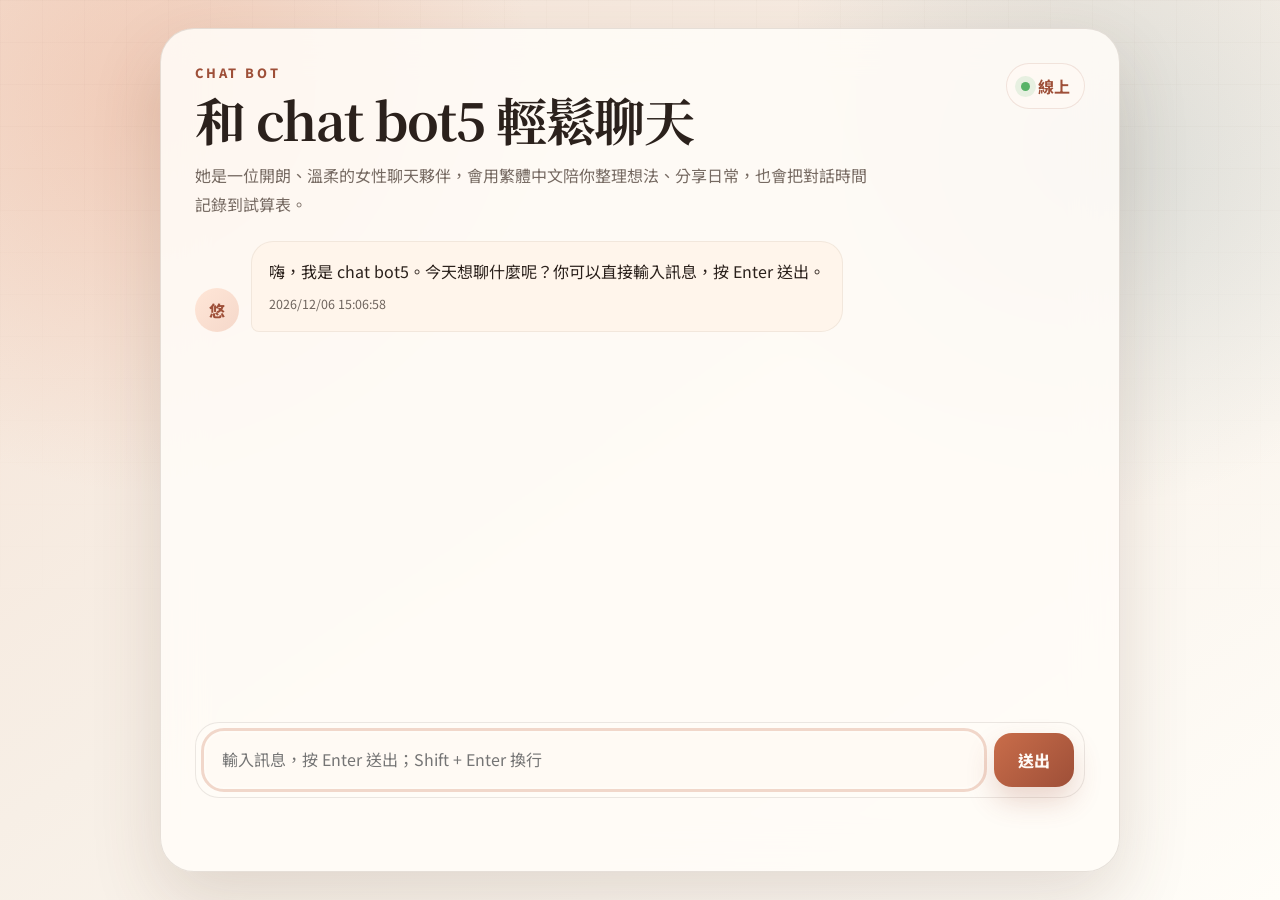
==== commit bf971695: "Improve client-side error reporting" ====
--- a/chat-bot.html
+++ b/chat-bot.html
@@ -128,14 +128,18 @@
       return new Promise((resolve, reject) => {
         const callbackName = `jsonp_${Date.now()}_${Math.random().toString(36).slice(2)}`;
         const script = document.createElement("script");
-        const timeout = window.setTimeout(() => { cleanup(); reject(new Error("連線逾時，請稍後再試。")); }, 20000);
+        let loaded = false;
+        const timeout = window.setTimeout(() => { cleanup(); reject(new Error(loaded ? "後端有回應，但未觸發 callback。" : "連線逾時，請稍後再試。")); }, 20000);
         function cleanup() { clearTimeout(timeout); delete window[callbackName]; script.remove(); }
         window[callbackName] = (response) => { cleanup(); resolve(response); };
-        script.onerror = () => { cleanup(); reject(new Error("無法連線到後端服務。")); };
+        script.onload = () => { loaded = true; };
+        script.onerror = () => { cleanup(); reject(new Error("後端腳本載入失敗。")); };
         const url = new URL(GAS_ENDPOINT);
         url.searchParams.set("callback", callbackName);
         url.searchParams.set("payload", encodeURIComponent(JSON.stringify(payload)));
+        url.searchParams.set("_", String(Date.now()));
         script.src = url.toString();
+        script.async = true;
         document.head.appendChild(script);
       });
     }
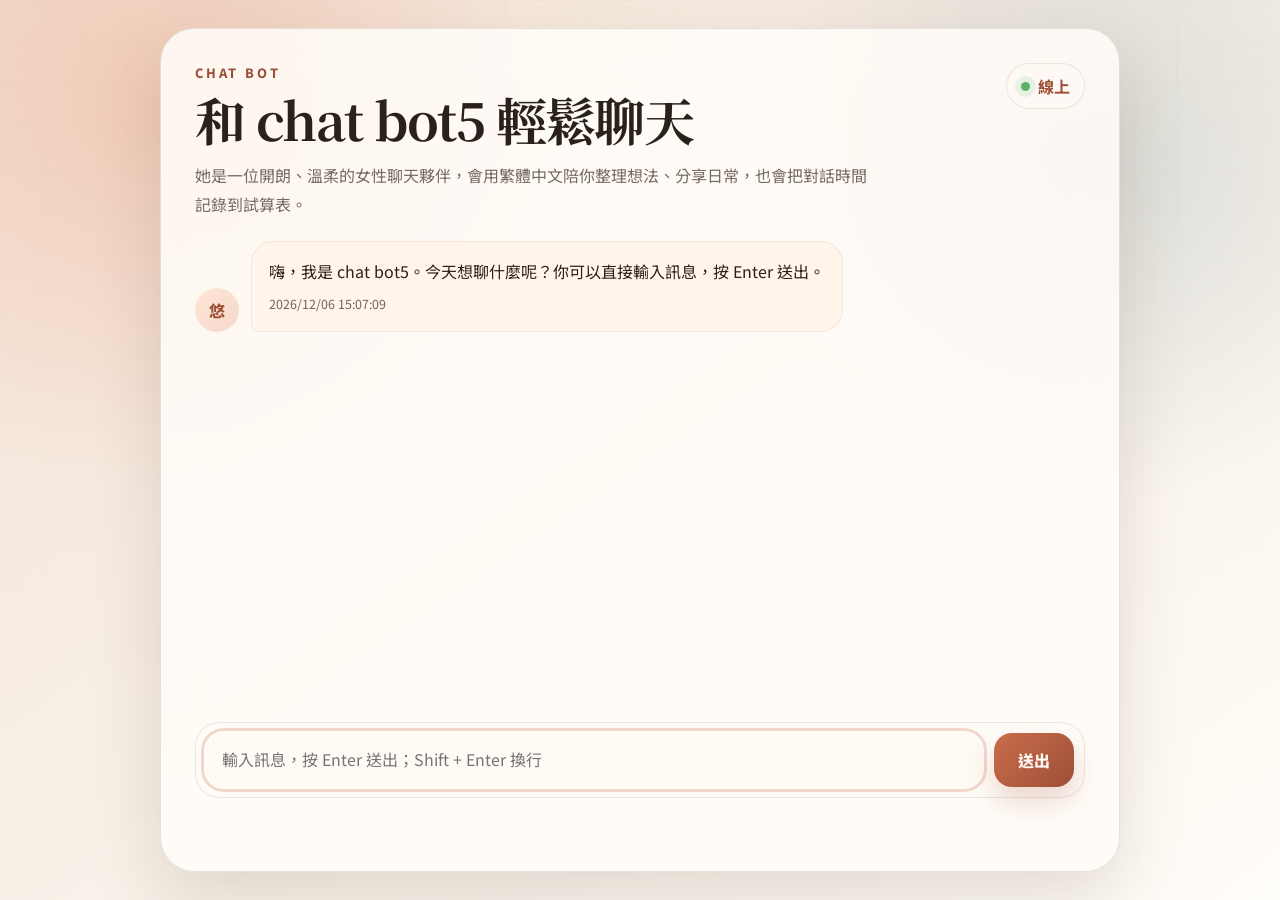
==== commit 5b4b2408: "Fix JSONP payload encoding" ====
--- a/chat-bot.html
+++ b/chat-bot.html
@@ -136,7 +136,7 @@
         script.onerror = () => { cleanup(); reject(new Error("後端腳本載入失敗。")); };
         const url = new URL(GAS_ENDPOINT);
         url.searchParams.set("callback", callbackName);
-        url.searchParams.set("payload", encodeURIComponent(JSON.stringify(payload)));
+        url.searchParams.set("payload", JSON.stringify(payload));
         url.searchParams.set("_", String(Date.now()));
         script.src = url.toString();
         script.async = true;
